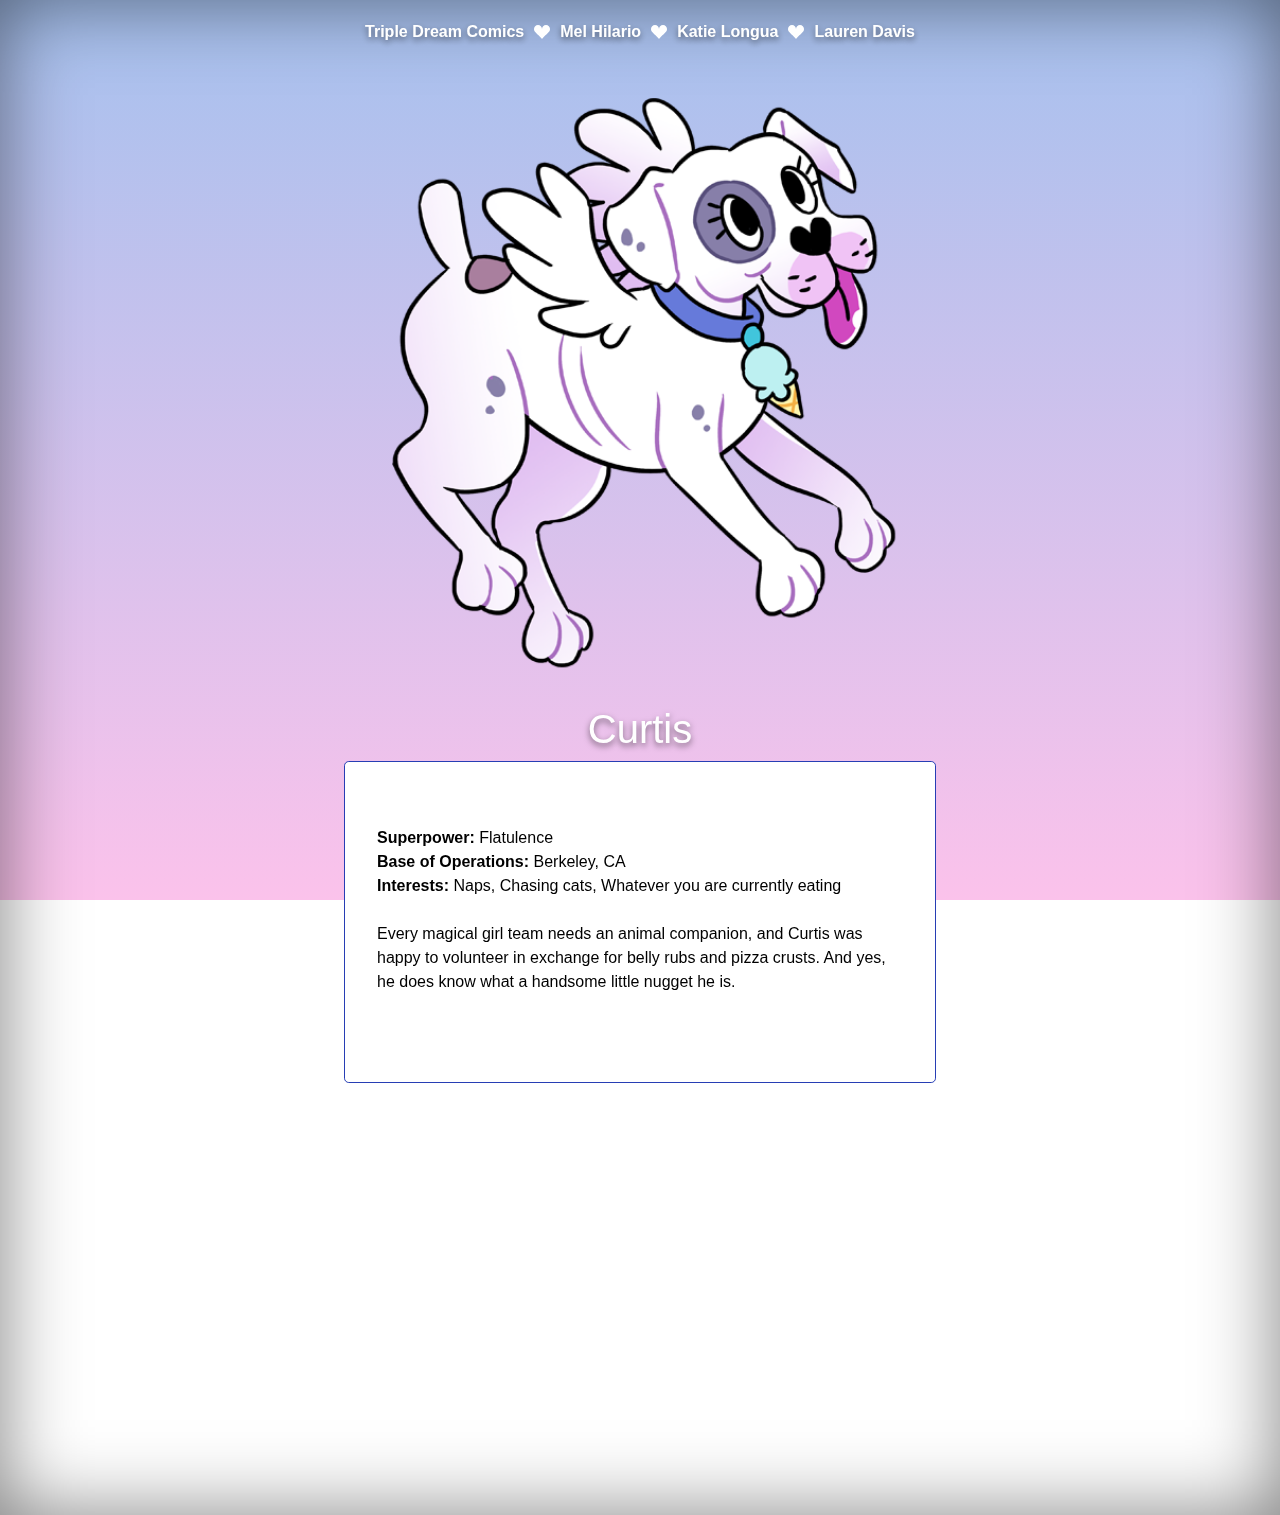
==== curtis.html @ 0e7f7a55 "Add files via upload" ====
<!doctype html>
<html lang="en">
  <head>
    <!-- Required meta tags -->
    <meta charset="utf-8">
    <meta name="viewport" content="width=device-width, initial-scale=1, shrink-to-fit=no">

    <!-- Bootstrap CSS -->
    <link rel="stylesheet" href="https://stackpath.bootstrapcdn.com/bootstrap/4.5.2/css/bootstrap.min.css" integrity="sha384-JcKb8q3iqJ61gNV9KGb8thSsNjpSL0n8PARn9HuZOnIxN0hoP+VmmDGMN5t9UJ0Z" crossorigin="anonymous">
    <link rel="stylesheet" href="https://cdnjs.cloudflare.com/ajax/libs/font-awesome/4.7.0/css/font-awesome.min.css">
    <title>Triple Dream Comics - Mel Hilario</title>
    <!-- Custom styles for this template -->
    <link href="cover.css" rel="stylesheet">
  </head>
  <body class="text-center">

     <div class="cover-container d-flex h-100 p-3 mx-auto flex-column">
       <header class="masthead mb-auto">
         <div class="inner">
          <!--<h3 class="masthead-brand">Cover</h3> -->
           <nav class="nav nav-masthead justify-content-center">
             <a class="nav-link" href="index.html">Triple Dream Comics</a>
             <svg width="1em" height="2em" viewBox="0 0 16 16" class="bi bi-suit-heart-fill" fill="currentColor" xmlns="http://www.w3.org/2000/svg">
   <path d="M4 1c2.21 0 4 1.755 4 3.92C8 2.755 9.79 1 12 1s4 1.755 4 3.92c0 3.263-3.234 4.414-7.608 9.608a.513.513 0 0 1-.784 0C3.234 9.334 0 8.183 0 4.92 0 2.755 1.79 1 4 1z"/>
</svg>
             <a class="nav-link" href="mel.html">Mel Hilario</a>
             <svg width="1em" height="2em" viewBox="0 0 16 16" class="bi bi-suit-heart-fill" fill="currentColor" xmlns="http://www.w3.org/2000/svg">
  <path d="M4 1c2.21 0 4 1.755 4 3.92C8 2.755 9.79 1 12 1s4 1.755 4 3.92c0 3.263-3.234 4.414-7.608 9.608a.513.513 0 0 1-.784 0C3.234 9.334 0 8.183 0 4.92 0 2.755 1.79 1 4 1z"/>
</svg>
             <a class="nav-link" href="katie.html">Katie Longua</a>
             <svg width="1em" height="2em" viewBox="0 0 16 16" class="bi bi-suit-heart-fill" fill="currentColor" xmlns="http://www.w3.org/2000/svg">
  <path d="M4 1c2.21 0 4 1.755 4 3.92C8 2.755 9.79 1 12 1s4 1.755 4 3.92c0 3.263-3.234 4.414-7.608 9.608a.513.513 0 0 1-.784 0C3.234 9.334 0 8.183 0 4.92 0 2.755 1.79 1 4 1z"/>
</svg>
             <a class="nav-link" href="lauren.html">Lauren Davis</a>
           </nav>
         </div>
       </header>

       <img src="assets/curtisweb.png" class="figure-img img-fluid rounded" alt="Curtis" class="img-fluid">

       <main role="main" class="inner cover">
         <h1 class="cover-heading">Curtis</h1>
         <p class="jumbotron"><b>Superpower:</b> Flatulence<br>
           <b>Base of Operations:</b> Berkeley, CA<br>
           <b>Interests:</b> Naps, Chasing cats, Whatever you are currently eating<br><br>

           Every magical girl team needs an animal companion, and Curtis was happy to volunteer in exchange for belly rubs and pizza crusts. And yes, he does know what a handsome little nugget he is.<br><br>
         </p>
         <br>
         <br>
         <br>
         <br>
         <br>
         <br>
         <br>
         <br>
         <br>
         <br>
         <br>
         <br>
         <br>
         <br>
         <br>
         <br>
       </main>

       <footer class="mastfoot mt-auto">
         <div class="inner">
                <!-- <p>Cover template for <a href="https://getbootstrap.com/">Bootstrap</a>, by <a href="https://twitter.com/mdo">@mdo</a>.</p> -->
         </div>
       </footer>
     </div>

    <!-- Optional JavaScript -->
    <!-- jQuery first, then Popper.js, then Bootstrap JS -->
    <script src="https://code.jquery.com/jquery-3.5.1.slim.min.js" integrity="sha384-DfXdz2htPH0lsSSs5nCTpuj/zy4C+OGpamoFVy38MVBnE+IbbVYUew+OrCXaRkfj" crossorigin="anonymous"></script>
    <script src="https://cdn.jsdelivr.net/npm/popper.js@1.16.1/dist/umd/popper.min.js" integrity="sha384-9/reFTGAW83EW2RDu2S0VKaIzap3H66lZH81PoYlFhbGU+6BZp6G7niu735Sk7lN" crossorigin="anonymous"></script>
    <script src="https://stackpath.bootstrapcdn.com/bootstrap/4.5.2/js/bootstrap.min.js" integrity="sha384-B4gt1jrGC7Jh4AgTPSdUtOBvfO8shuf57BaghqFfPlYxofvL8/KUEfYiJOMMV+rV" crossorigin="anonymous"></script>
  </body>
</html>
---- cover.css ----
/*
 * Globals
 */

/* Links */
a,
a:focus,
a:hover {
  color: purple;
}

/* Custom default button */
.btn-secondary,
.btn-secondary:hover,
.btn-secondary:focus {
  color: #333;
  text-shadow: none; /* Prevent inheritance from `body` */
  background-color: #fff;
  border: .05rem solid #fff;
}


/*
 * Base structure
 */
/*
html,
body {
  height: 100%;
   margin: 0;
   background-repeat: no-repeat;
   background-attachment: fixed;
   background-image: linear-gradient(to bottom, #a6c1ee 0%, #fbc2eb 100%);
}*/

body:before {
	content:"";
	position:fixed;
	left:0;
	top:0;
	right:0;
	bottom:0;
	z-index:-1;
	background:#a6c1ee;
	background: linear-gradient(to bottom, #a6c1ee, #fbc2eb);
}

body {
  display: -ms-flexbox;
  display: -webkit-box;
  display: flex;
  -ms-flex-pack: center;
  -webkit-box-pack: center;
  justify-content: center;
  color: #fff;
   /*-webkit-text-stroke: .5px #273eb4;*/
  text-shadow: 0 .2rem .4rem rgba(0, 0, 0, .5);
  box-shadow: inset 0 0 5rem rgba(0, 0, 0, .5);
}

.bg-index{
  	/*background = gradient + image pattern combo*/
  background: linear-gradient(rgba(255, 105, 180, 1), rgba(3, 246, 249, 1));
}

.bg-mel{
    background-image: linear-gradient(to top, #a18cd1 0%, #fbc2eb 100%);
}

.bg-katie{
  background: linear-gradient(to top, #fad0c4 0%, #ffd1ff 100%);
}

.bg-lauren{
  background-image: linear-gradient(to top, #9795f0 0%, #fbc8d4 100%);
}

.bg-curtis{
  background-image: linear-gradient(-20deg, #ddd6f3 0%, #faaca8 100%, #faaca8 100%);
}

.center {
  display: block;
  margin-left: auto;
  margin-right: auto;
  width: 50%;
}


.cover-container {
  max-width: 42em;
}


/*
 * Header
 */
.masthead {
  margin-bottom: 2rem;
}

.masthead-brand {
  margin-bottom: 0;
}

.nav-masthead .nav-link {
  padding: .25rem 0;
  margin-left:10px;
  margin-right:10px;
  margin-bottom:10px;
  font-weight: 700;
  color: white;
  background-color: transparent;
  border-bottom: .25rem solid transparent;
}

.nav-masthead .nav-link:hover,
.nav-masthead .nav-link:focus {
  border-bottom-color: rgba(255, 255, 255, .25);
}

.nav-masthead .nav-link + .nav-link {
  margin-left: 1rem;
}

.nav-masthead .active {
  color: #fff;
  border-bottom-color: #fff;
}

@media (min-width: 48em) {
  .masthead-brand {
    float: left;
  }
  .nav-masthead {
    float: center;
  }
}


/*
 * Cover
 */
.cover {
  padding: 0 1.5rem;
}
.cover .btn-lg {
  padding: .75rem 1.25rem;
  font-weight: 700;
}

.jumbotron{
  background-color: white;
  color:black;
  text-shadow: none;
  text-align: left;
  border-style: solid;
  border-width: thin;
  border-color: #273eb4;
}

.textlink{
  color: blue;
}

.fa.fa-twitter{
  transform:scale(2.0,2.0);
  margin-top: 10px;
  margin-left: 5px;
  margin-right: 20px;
  color:	#1DA1F2;
}

.fa.fa-instagram {
  margin-top: 10px;
  margin-right: 20px;
  transform:scale(2.0,2.0);
  color: transparent;
  background: radial-gradient(circle at 30% 107%, #fdf497 0%, #fdf497 5%, #fd5949 45%, #d6249f 60%, #285AEB 90%);
  background: -webkit-radial-gradient(circle at 30% 107%, #fdf497 0%, #fdf497 5%, #fd5949 45%, #d6249f 60%, #285AEB 90%);
  background-clip: text;
  -webkit-background-clip: text;
}

.fa.fa-linkedin {
  margin-left: 5px;
  margin-top: 10px;
  margin-right: 20px;
  transform:scale(2.0,2.0);
  color: #2867B2;
}

.fa.fa-home {
  margin-left: 5px;
  margin-top: 10px;
  margin-right: 20px;
  transform:scale(2.0,2.0);
  color: #ff69b4;
}
.fa.fa-shopping-cart {
  margin-top: 10px;
  margin-right: 20px;
  transform:scale(2.0,2.0);
  color: #8b0089;
}

.fa.fa-etsy {
  margin-top: 10px;
  margin-right: 15px;
  transform:scale(1.8,1.8);
  color: #eb6d20;
}

/*
 * Footer
 */
.mastfoot {
  color: rgba(255, 255, 255, .5);
}
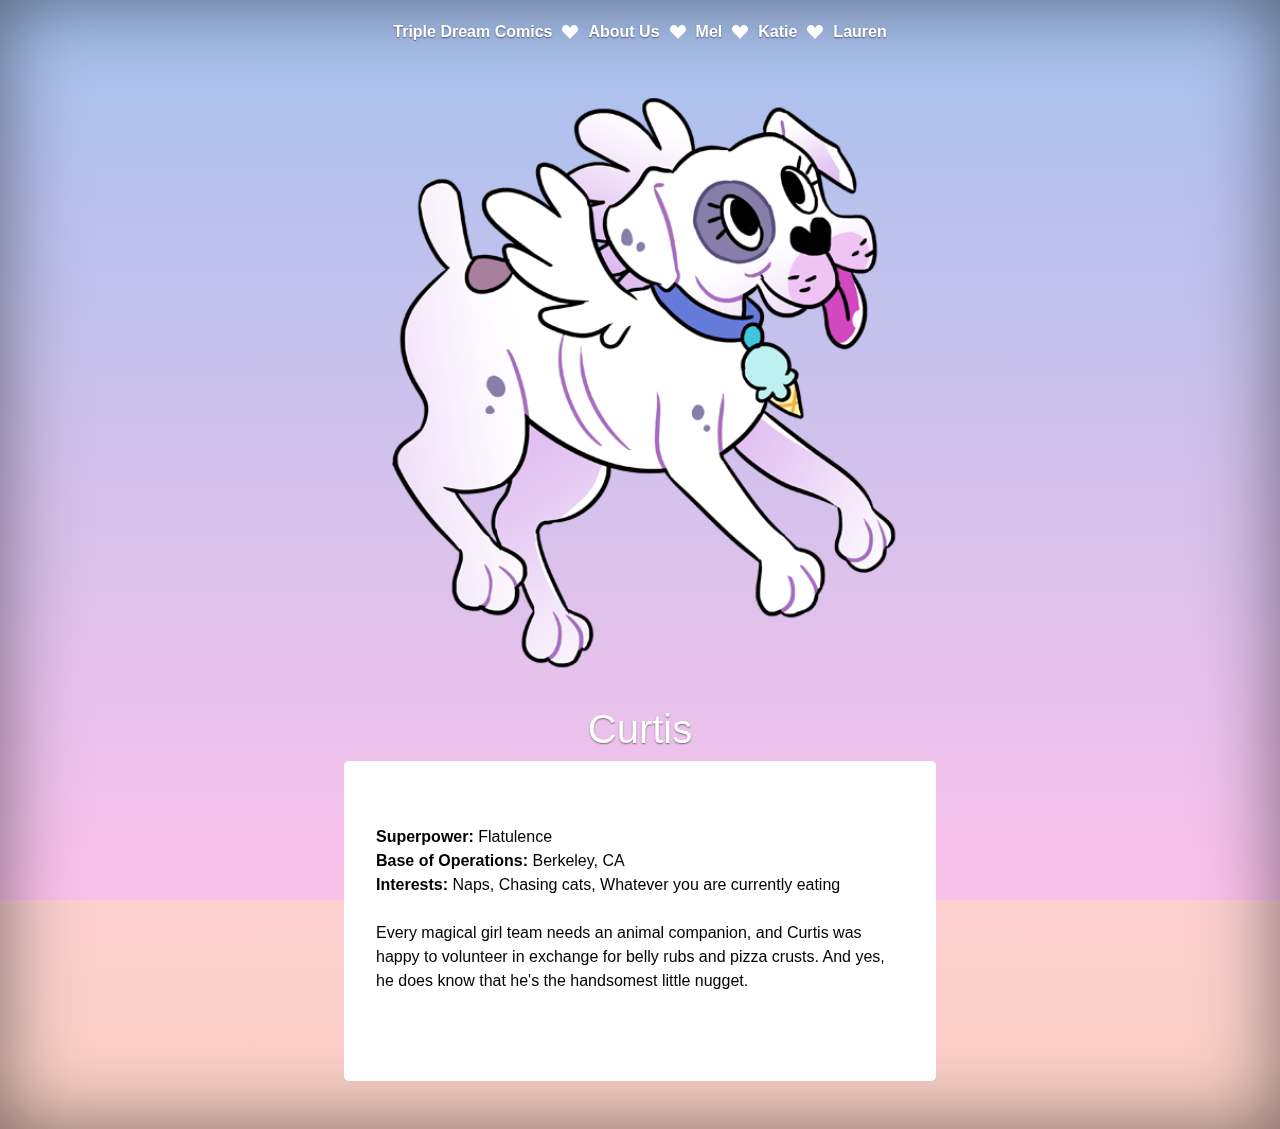
==== commit e2446c7b: "Add files via upload" ====
--- a/curtis.html
+++ b/curtis.html
@@ -8,11 +8,11 @@
     <!-- Bootstrap CSS -->
     <link rel="stylesheet" href="https://stackpath.bootstrapcdn.com/bootstrap/4.5.2/css/bootstrap.min.css" integrity="sha384-JcKb8q3iqJ61gNV9KGb8thSsNjpSL0n8PARn9HuZOnIxN0hoP+VmmDGMN5t9UJ0Z" crossorigin="anonymous">
     <link rel="stylesheet" href="https://cdnjs.cloudflare.com/ajax/libs/font-awesome/4.7.0/css/font-awesome.min.css">
-    <title>Triple Dream Comics - Mel Hilario</title>
+    <title>Triple Dream Comics - Curtis the Boxer Dog</title>
     <!-- Custom styles for this template -->
     <link href="cover.css" rel="stylesheet">
   </head>
-  <body class="text-center">
+  <body class="text-center bg-katie">
 
      <div class="cover-container d-flex h-100 p-3 mx-auto flex-column">
        <header class="masthead mb-auto">
@@ -23,15 +23,19 @@
              <svg width="1em" height="2em" viewBox="0 0 16 16" class="bi bi-suit-heart-fill" fill="currentColor" xmlns="http://www.w3.org/2000/svg">
    <path d="M4 1c2.21 0 4 1.755 4 3.92C8 2.755 9.79 1 12 1s4 1.755 4 3.92c0 3.263-3.234 4.414-7.608 9.608a.513.513 0 0 1-.784 0C3.234 9.334 0 8.183 0 4.92 0 2.755 1.79 1 4 1z"/>
 </svg>
-             <a class="nav-link" href="mel.html">Mel Hilario</a>
+<a class="nav-link" href="about.html">About Us</a>
+            <svg width="1em" height="2em" viewBox="0 0 16 16" class="bi bi-suit-heart-fill" fill="currentColor" xmlns="http://www.w3.org/2000/svg">
+  <path d="M4 1c2.21 0 4 1.755 4 3.92C8 2.755 9.79 1 12 1s4 1.755 4 3.92c0 3.263-3.234 4.414-7.608 9.608a.513.513 0 0 1-.784 0C3.234 9.334 0 8.183 0 4.92 0 2.755 1.79 1 4 1z"/>
+</svg>
+             <a class="nav-link" href="mel.html">Mel</a>
              <svg width="1em" height="2em" viewBox="0 0 16 16" class="bi bi-suit-heart-fill" fill="currentColor" xmlns="http://www.w3.org/2000/svg">
   <path d="M4 1c2.21 0 4 1.755 4 3.92C8 2.755 9.79 1 12 1s4 1.755 4 3.92c0 3.263-3.234 4.414-7.608 9.608a.513.513 0 0 1-.784 0C3.234 9.334 0 8.183 0 4.92 0 2.755 1.79 1 4 1z"/>
 </svg>
-             <a class="nav-link" href="katie.html">Katie Longua</a>
+             <a class="nav-link" href="katie.html">Katie</a>
              <svg width="1em" height="2em" viewBox="0 0 16 16" class="bi bi-suit-heart-fill" fill="currentColor" xmlns="http://www.w3.org/2000/svg">
   <path d="M4 1c2.21 0 4 1.755 4 3.92C8 2.755 9.79 1 12 1s4 1.755 4 3.92c0 3.263-3.234 4.414-7.608 9.608a.513.513 0 0 1-.784 0C3.234 9.334 0 8.183 0 4.92 0 2.755 1.79 1 4 1z"/>
 </svg>
-             <a class="nav-link" href="lauren.html">Lauren Davis</a>
+             <a class="nav-link" href="lauren.html">Lauren</a>
            </nav>
          </div>
        </header>
@@ -44,24 +48,8 @@
            <b>Base of Operations:</b> Berkeley, CA<br>
            <b>Interests:</b> Naps, Chasing cats, Whatever you are currently eating<br><br>
 
-           Every magical girl team needs an animal companion, and Curtis was happy to volunteer in exchange for belly rubs and pizza crusts. And yes, he does know what a handsome little nugget he is.<br><br>
+           Every magical girl team needs an animal companion, and Curtis was happy to volunteer in exchange for belly rubs and pizza crusts. And yes, he does know that he's the handsomest little nugget.<br><br>
          </p>
-         <br>
-         <br>
-         <br>
-         <br>
-         <br>
-         <br>
-         <br>
-         <br>
-         <br>
-         <br>
-         <br>
-         <br>
-         <br>
-         <br>
-         <br>
-         <br>
        </main>
 
        <footer class="mastfoot mt-auto">
--- a/cover.css
+++ b/cover.css
@@ -53,9 +53,12 @@
   -webkit-box-pack: center;
   justify-content: center;
   color: #fff;
-   /*-webkit-text-stroke: .5px #273eb4;*/
-  text-shadow: 0 .2rem .4rem rgba(0, 0, 0, .5);
+  text-shadow: 0 .05rem .1rem rgba(0, 0, 0, .5);
   box-shadow: inset 0 0 5rem rgba(0, 0, 0, .5);
+}
+
+.album{
+    border-radius: .3rem;
 }
 
 .bg-index{
@@ -77,6 +80,13 @@
 
 .bg-curtis{
   background-image: linear-gradient(-20deg, #ddd6f3 0%, #faaca8 100%, #faaca8 100%);
+}
+
+.card{
+  color:black;
+  text-shadow: none;
+  text-align: center;
+  border-radius: .3rem;
 }
 
 .center {
@@ -154,9 +164,6 @@
   color:black;
   text-shadow: none;
   text-align: left;
-  border-style: solid;
-  border-width: thin;
-  border-color: #273eb4;
 }
 
 .textlink{
